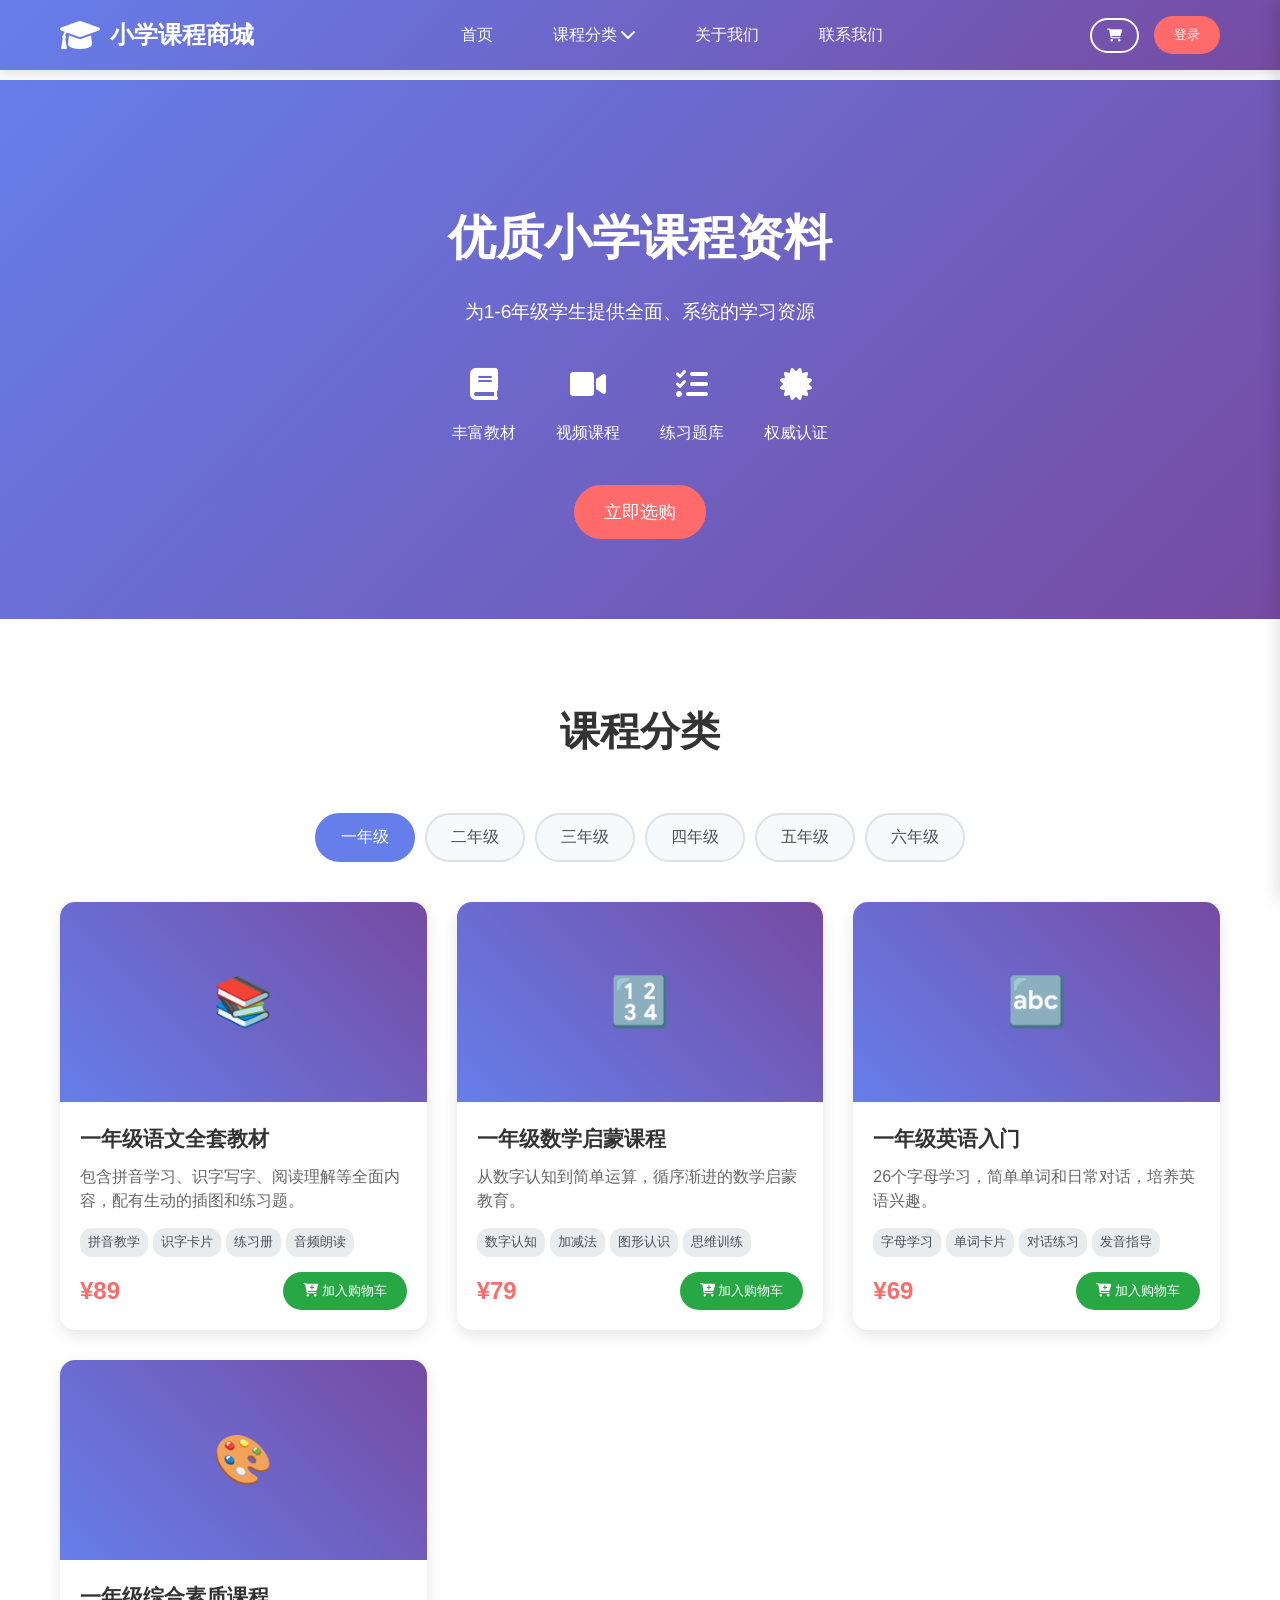
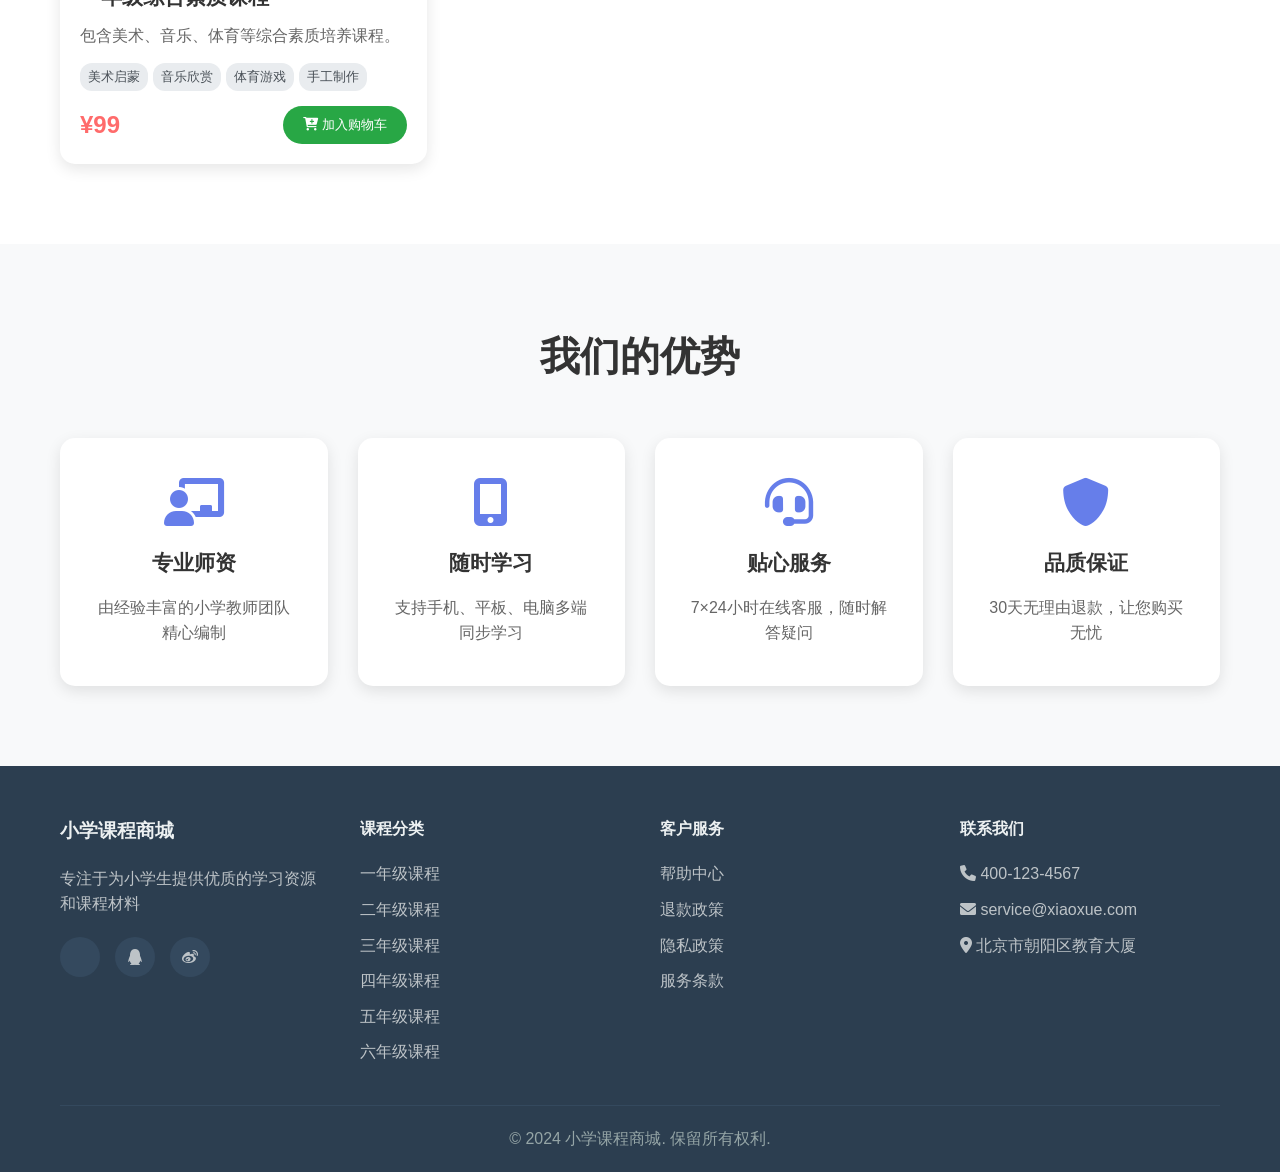
==== index.html @ fae58ff8 "创建小学课程资料商城网站 - 完整的响应式网站设计，支持1-6年级课程展示 - 包含购物车功能、用户登录注册系统 - 现代化UI设计，支持多端访问 - 丰富的课程内容和特色服务展示 - 使用HTML5" ====
<!DOCTYPE html>
<html lang="zh-CN">
<head>
    <meta charset="UTF-8">
    <meta name="viewport" content="width=device-width, initial-scale=1.0">
    <title>小学课程资料商城 - 1-6年级优质教学资源</title>
    <link rel="stylesheet" href="css/style.css">
    <link rel="stylesheet" href="https://cdnjs.cloudflare.com/ajax/libs/font-awesome/6.0.0/css/all.min.css">
</head>
<body>
    <!-- 导航栏 -->
    <nav class="navbar">
        <div class="nav-container">
            <div class="nav-logo">
                <i class="fas fa-graduation-cap"></i>
                <span>小学课程商城</span>
            </div>
            <ul class="nav-menu">
                <li><a href="#home">首页</a></li>
                <li class="dropdown">
                    <a href="#courses">课程分类 <i class="fas fa-chevron-down"></i></a>
                    <div class="dropdown-content">
                        <a href="#grade1">一年级</a>
                        <a href="#grade2">二年级</a>
                        <a href="#grade3">三年级</a>
                        <a href="#grade4">四年级</a>
                        <a href="#grade5">五年级</a>
                        <a href="#grade6">六年级</a>
                    </div>
                </li>
                <li><a href="#about">关于我们</a></li>
                <li><a href="#contact">联系我们</a></li>
            </ul>
            <div class="nav-actions">
                <button class="cart-btn" onclick="toggleCart()">
                    <i class="fas fa-shopping-cart"></i>
                    <span class="cart-count">0</span>
                </button>
                <button class="login-btn" onclick="showLogin()">登录</button>
            </div>
            <div class="hamburger">
                <span></span>
                <span></span>
                <span></span>
            </div>
        </div>
    </nav>

    <!-- 主页横幅 -->
    <section id="home" class="hero">
        <div class="hero-content">
            <h1>优质小学课程资料</h1>
            <p>为1-6年级学生提供全面、系统的学习资源</p>
            <div class="hero-features">
                <div class="feature">
                    <i class="fas fa-book"></i>
                    <span>丰富教材</span>
                </div>
                <div class="feature">
                    <i class="fas fa-video"></i>
                    <span>视频课程</span>
                </div>
                <div class="feature">
                    <i class="fas fa-tasks"></i>
                    <span>练习题库</span>
                </div>
                <div class="feature">
                    <i class="fas fa-certificate"></i>
                    <span>权威认证</span>
                </div>
            </div>
            <button class="cta-btn" onclick="scrollToSection('courses')">立即选购</button>
        </div>
    </section>

    <!-- 课程分类 -->
    <section id="courses" class="courses-section">
        <div class="container">
            <h2>课程分类</h2>
            <div class="grade-tabs">
                <button class="tab-btn active" onclick="showGrade(1)">一年级</button>
                <button class="tab-btn" onclick="showGrade(2)">二年级</button>
                <button class="tab-btn" onclick="showGrade(3)">三年级</button>
                <button class="tab-btn" onclick="showGrade(4)">四年级</button>
                <button class="tab-btn" onclick="showGrade(5)">五年级</button>
                <button class="tab-btn" onclick="showGrade(6)">六年级</button>
            </div>
            
            <div id="courses-grid" class="courses-grid">
                <!-- 课程卡片将通过JavaScript动态生成 -->
            </div>
        </div>
    </section>

    <!-- 特色服务 -->
    <section class="features-section">
        <div class="container">
            <h2>我们的优势</h2>
            <div class="features-grid">
                <div class="feature-card">
                    <i class="fas fa-chalkboard-teacher"></i>
                    <h3>专业师资</h3>
                    <p>由经验丰富的小学教师团队精心编制</p>
                </div>
                <div class="feature-card">
                    <i class="fas fa-mobile-alt"></i>
                    <h3>随时学习</h3>
                    <p>支持手机、平板、电脑多端同步学习</p>
                </div>
                <div class="feature-card">
                    <i class="fas fa-headset"></i>
                    <h3>贴心服务</h3>
                    <p>7×24小时在线客服，随时解答疑问</p>
                </div>
                <div class="feature-card">
                    <i class="fas fa-shield-alt"></i>
                    <h3>品质保证</h3>
                    <p>30天无理由退款，让您购买无忧</p>
                </div>
            </div>
        </div>
    </section>

    <!-- 购物车侧边栏 -->
    <div id="cart-sidebar" class="cart-sidebar">
        <div class="cart-header">
            <h3>购物车</h3>
            <button class="close-cart" onclick="toggleCart()">
                <i class="fas fa-times"></i>
            </button>
        </div>
        <div class="cart-items" id="cart-items">
            <!-- 购物车商品将通过JavaScript动态生成 -->
        </div>
        <div class="cart-footer">
            <div class="cart-total">
                总计: ¥<span id="cart-total">0</span>
            </div>
            <button class="checkout-btn" onclick="checkout()">结算</button>
        </div>
    </div>

    <!-- 登录模态框 -->
    <div id="login-modal" class="modal">
        <div class="modal-content">
            <span class="close" onclick="hideLogin()">&times;</span>
            <h2>用户登录</h2>
            <form id="login-form">
                <div class="form-group">
                    <label for="username">用户名/手机号:</label>
                    <input type="text" id="username" name="username" required>
                </div>
                <div class="form-group">
                    <label for="password">密码:</label>
                    <input type="password" id="password" name="password" required>
                </div>
                <button type="submit">登录</button>
                <p class="register-link">还没有账号？<a href="#" onclick="showRegister()">立即注册</a></p>
            </form>
        </div>
    </div>

    <!-- 注册模态框 -->
    <div id="register-modal" class="modal">
        <div class="modal-content">
            <span class="close" onclick="hideRegister()">&times;</span>
            <h2>用户注册</h2>
            <form id="register-form">
                <div class="form-group">
                    <label for="reg-username">用户名:</label>
                    <input type="text" id="reg-username" name="username" required>
                </div>
                <div class="form-group">
                    <label for="reg-phone">手机号:</label>
                    <input type="tel" id="reg-phone" name="phone" required>
                </div>
                <div class="form-group">
                    <label for="reg-password">密码:</label>
                    <input type="password" id="reg-password" name="password" required>
                </div>
                <div class="form-group">
                    <label for="reg-confirm">确认密码:</label>
                    <input type="password" id="reg-confirm" name="confirm" required>
                </div>
                <button type="submit">注册</button>
                <p class="login-link">已有账号？<a href="#" onclick="showLogin()">立即登录</a></p>
            </form>
        </div>
    </div>

    <!-- 页脚 -->
    <footer class="footer">
        <div class="container">
            <div class="footer-content">
                <div class="footer-section">
                    <h3>小学课程商城</h3>
                    <p>专注于为小学生提供优质的学习资源和课程材料</p>
                    <div class="social-links">
                        <a href="#"><i class="fab fa-wechat"></i></a>
                        <a href="#"><i class="fab fa-qq"></i></a>
                        <a href="#"><i class="fab fa-weibo"></i></a>
                    </div>
                </div>
                <div class="footer-section">
                    <h4>课程分类</h4>
                    <ul>
                        <li><a href="#grade1">一年级课程</a></li>
                        <li><a href="#grade2">二年级课程</a></li>
                        <li><a href="#grade3">三年级课程</a></li>
                        <li><a href="#grade4">四年级课程</a></li>
                        <li><a href="#grade5">五年级课程</a></li>
                        <li><a href="#grade6">六年级课程</a></li>
                    </ul>
                </div>
                <div class="footer-section">
                    <h4>客户服务</h4>
                    <ul>
                        <li><a href="#help">帮助中心</a></li>
                        <li><a href="#refund">退款政策</a></li>
                        <li><a href="#privacy">隐私政策</a></li>
                        <li><a href="#terms">服务条款</a></li>
                    </ul>
                </div>
                <div class="footer-section">
                    <h4>联系我们</h4>
                    <p><i class="fas fa-phone"></i> 400-123-4567</p>
                    <p><i class="fas fa-envelope"></i> service@xiaoxue.com</p>
                    <p><i class="fas fa-map-marker-alt"></i> 北京市朝阳区教育大厦</p>
                </div>
            </div>
            <div class="footer-bottom">
                <p>&copy; 2024 小学课程商城. 保留所有权利.</p>
            </div>
        </div>
    </footer>

    <script src="js/script.js"></script>
</body>
</html>
---- css/style.css ----
/* 基础样式重置 */
* {
    margin: 0;
    padding: 0;
    box-sizing: border-box;
}

body {
    font-family: 'Microsoft YaHei', Arial, sans-serif;
    line-height: 1.6;
    color: #333;
    background-color: #f8f9fa;
}

.container {
    max-width: 1200px;
    margin: 0 auto;
    padding: 0 20px;
}

/* 导航栏样式 */
.navbar {
    background: linear-gradient(135deg, #667eea 0%, #764ba2 100%);
    padding: 1rem 0;
    position: fixed;
    top: 0;
    width: 100%;
    z-index: 1000;
    box-shadow: 0 2px 10px rgba(0,0,0,0.1);
}

.nav-container {
    max-width: 1200px;
    margin: 0 auto;
    padding: 0 20px;
    display: flex;
    justify-content: space-between;
    align-items: center;
}

.nav-logo {
    display: flex;
    align-items: center;
    color: white;
    font-size: 1.5rem;
    font-weight: bold;
}

.nav-logo i {
    margin-right: 10px;
    font-size: 2rem;
}

.nav-menu {
    display: flex;
    list-style: none;
    align-items: center;
}

.nav-menu li {
    margin: 0 15px;
    position: relative;
}

.nav-menu a {
    color: white;
    text-decoration: none;
    padding: 10px 15px;
    border-radius: 5px;
    transition: background-color 0.3s;
}

.nav-menu a:hover {
    background-color: rgba(255,255,255,0.1);
}

/* 下拉菜单 */
.dropdown-content {
    display: none;
    position: absolute;
    top: 100%;
    left: 0;
    background-color: white;
    min-width: 160px;
    box-shadow: 0 8px 16px rgba(0,0,0,0.2);
    border-radius: 5px;
    z-index: 1;
}

.dropdown-content a {
    color: #333;
    padding: 12px 16px;
    text-decoration: none;
    display: block;
}

.dropdown-content a:hover {
    background-color: #f1f1f1;
}

.dropdown:hover .dropdown-content {
    display: block;
}

.nav-actions {
    display: flex;
    align-items: center;
    gap: 15px;
}

.cart-btn {
    background: none;
    border: 2px solid white;
    color: white;
    padding: 8px 15px;
    border-radius: 25px;
    cursor: pointer;
    position: relative;
    transition: all 0.3s;
}

.cart-btn:hover {
    background-color: white;
    color: #667eea;
}

.cart-count {
    position: absolute;
    top: -8px;
    right: -8px;
    background-color: #ff4757;
    color: white;
    border-radius: 50%;
    width: 20px;
    height: 20px;
    font-size: 12px;
    display: flex;
    align-items: center;
    justify-content: center;
}

.login-btn {
    background-color: #ff6b6b;
    color: white;
    border: none;
    padding: 10px 20px;
    border-radius: 25px;
    cursor: pointer;
    transition: background-color 0.3s;
}

.login-btn:hover {
    background-color: #ff5252;
}

.hamburger {
    display: none;
    flex-direction: column;
    cursor: pointer;
}

.hamburger span {
    width: 25px;
    height: 3px;
    background-color: white;
    margin: 3px 0;
    transition: 0.3s;
}

/* 主页横幅 */
.hero {
    background: linear-gradient(135deg, #667eea 0%, #764ba2 100%);
    color: white;
    padding: 120px 0 80px;
    text-align: center;
    margin-top: 80px;
}

.hero-content h1 {
    font-size: 3rem;
    margin-bottom: 20px;
    animation: fadeInUp 1s ease-out;
}

.hero-content p {
    font-size: 1.2rem;
    margin-bottom: 40px;
    animation: fadeInUp 1s ease-out 0.2s both;
}

.hero-features {
    display: flex;
    justify-content: center;
    gap: 40px;
    margin-bottom: 40px;
    animation: fadeInUp 1s ease-out 0.4s both;
}

.feature {
    display: flex;
    flex-direction: column;
    align-items: center;
    gap: 10px;
}

.feature i {
    font-size: 2rem;
    margin-bottom: 10px;
}

.cta-btn {
    background-color: #ff6b6b;
    color: white;
    border: none;
    padding: 15px 30px;
    font-size: 1.1rem;
    border-radius: 30px;
    cursor: pointer;
    transition: all 0.3s;
    animation: fadeInUp 1s ease-out 0.6s both;
}

.cta-btn:hover {
    background-color: #ff5252;
    transform: translateY(-2px);
    box-shadow: 0 5px 15px rgba(255,107,107,0.4);
}

/* 课程分类 */
.courses-section {
    padding: 80px 0;
    background-color: white;
}

.courses-section h2 {
    text-align: center;
    font-size: 2.5rem;
    margin-bottom: 50px;
    color: #333;
}

.grade-tabs {
    display: flex;
    justify-content: center;
    margin-bottom: 40px;
    flex-wrap: wrap;
    gap: 10px;
}

.tab-btn {
    background-color: #f8f9fa;
    border: 2px solid #dee2e6;
    color: #495057;
    padding: 12px 24px;
    border-radius: 25px;
    cursor: pointer;
    transition: all 0.3s;
    font-size: 1rem;
}

.tab-btn.active,
.tab-btn:hover {
    background-color: #667eea;
    border-color: #667eea;
    color: white;
}

.courses-grid {
    display: grid;
    grid-template-columns: repeat(auto-fit, minmax(300px, 1fr));
    gap: 30px;
    margin-top: 40px;
}

.course-card {
    background: white;
    border-radius: 15px;
    overflow: hidden;
    box-shadow: 0 5px 15px rgba(0,0,0,0.1);
    transition: transform 0.3s, box-shadow 0.3s;
}

.course-card:hover {
    transform: translateY(-5px);
    box-shadow: 0 10px 25px rgba(0,0,0,0.15);
}

.course-image {
    height: 200px;
    background: linear-gradient(45deg, #667eea, #764ba2);
    display: flex;
    align-items: center;
    justify-content: center;
    color: white;
    font-size: 3rem;
}

.course-content {
    padding: 20px;
}

.course-title {
    font-size: 1.3rem;
    font-weight: bold;
    margin-bottom: 10px;
    color: #333;
}

.course-description {
    color: #666;
    margin-bottom: 15px;
    line-height: 1.5;
}

.course-features {
    display: flex;
    flex-wrap: wrap;
    gap: 5px;
    margin-bottom: 15px;
}

.feature-tag {
    background-color: #e9ecef;
    color: #495057;
    padding: 4px 8px;
    border-radius: 12px;
    font-size: 0.8rem;
}

.course-footer {
    display: flex;
    justify-content: space-between;
    align-items: center;
}

.course-price {
    font-size: 1.5rem;
    font-weight: bold;
    color: #ff6b6b;
}

.add-to-cart {
    background-color: #28a745;
    color: white;
    border: none;
    padding: 10px 20px;
    border-radius: 20px;
    cursor: pointer;
    transition: background-color 0.3s;
}

.add-to-cart:hover {
    background-color: #218838;
}

/* 特色服务 */
.features-section {
    padding: 80px 0;
    background-color: #f8f9fa;
}

.features-section h2 {
    text-align: center;
    font-size: 2.5rem;
    margin-bottom: 50px;
    color: #333;
}

.features-grid {
    display: grid;
    grid-template-columns: repeat(auto-fit, minmax(250px, 1fr));
    gap: 30px;
}

.feature-card {
    background: white;
    padding: 40px 30px;
    border-radius: 15px;
    text-align: center;
    box-shadow: 0 5px 15px rgba(0,0,0,0.1);
    transition: transform 0.3s;
}

.feature-card:hover {
    transform: translateY(-5px);
}

.feature-card i {
    font-size: 3rem;
    color: #667eea;
    margin-bottom: 20px;
}

.feature-card h3 {
    font-size: 1.3rem;
    margin-bottom: 15px;
    color: #333;
}

.feature-card p {
    color: #666;
    line-height: 1.6;
}

/* 购物车侧边栏 */
.cart-sidebar {
    position: fixed;
    top: 0;
    right: -400px;
    width: 400px;
    height: 100vh;
    background: white;
    box-shadow: -5px 0 15px rgba(0,0,0,0.1);
    transition: right 0.3s;
    z-index: 1001;
    display: flex;
    flex-direction: column;
}

.cart-sidebar.open {
    right: 0;
}

.cart-header {
    padding: 20px;
    border-bottom: 1px solid #dee2e6;
    display: flex;
    justify-content: space-between;
    align-items: center;
}

.cart-header h3 {
    margin: 0;
    color: #333;
}

.close-cart {
    background: none;
    border: none;
    font-size: 1.5rem;
    cursor: pointer;
    color: #666;
}

.cart-items {
    flex: 1;
    overflow-y: auto;
    padding: 20px;
}

.cart-item {
    display: flex;
    justify-content: space-between;
    align-items: center;
    padding: 15px 0;
    border-bottom: 1px solid #eee;
}

.cart-item-info h4 {
    margin: 0 0 5px 0;
    color: #333;
}

.cart-item-info p {
    margin: 0;
    color: #666;
    font-size: 0.9rem;
}

.cart-item-price {
    font-weight: bold;
    color: #ff6b6b;
}

.remove-item {
    background: none;
    border: none;
    color: #dc3545;
    cursor: pointer;
    margin-left: 10px;
}

.cart-footer {
    padding: 20px;
    border-top: 1px solid #dee2e6;
}

.cart-total {
    font-size: 1.2rem;
    font-weight: bold;
    margin-bottom: 15px;
    text-align: center;
}

.checkout-btn {
    width: 100%;
    background-color: #28a745;
    color: white;
    border: none;
    padding: 15px;
    border-radius: 5px;
    font-size: 1.1rem;
    cursor: pointer;
    transition: background-color 0.3s;
}

.checkout-btn:hover {
    background-color: #218838;
}

/* 模态框 */
.modal {
    display: none;
    position: fixed;
    z-index: 1002;
    left: 0;
    top: 0;
    width: 100%;
    height: 100%;
    background-color: rgba(0,0,0,0.5);
}

.modal-content {
    background-color: white;
    margin: 10% auto;
    padding: 30px;
    border-radius: 10px;
    width: 90%;
    max-width: 400px;
    position: relative;
}

.close {
    position: absolute;
    right: 15px;
    top: 15px;
    font-size: 28px;
    font-weight: bold;
    cursor: pointer;
    color: #aaa;
}

.close:hover {
    color: #000;
}

.modal h2 {
    margin-bottom: 20px;
    text-align: center;
    color: #333;
}

.form-group {
    margin-bottom: 20px;
}

.form-group label {
    display: block;
    margin-bottom: 5px;
    color: #333;
    font-weight: bold;
}

.form-group input {
    width: 100%;
    padding: 10px;
    border: 1px solid #ddd;
    border-radius: 5px;
    font-size: 1rem;
}

.form-group input:focus {
    outline: none;
    border-color: #667eea;
}

.modal button[type="submit"] {
    width: 100%;
    background-color: #667eea;
    color: white;
    border: none;
    padding: 12px;
    border-radius: 5px;
    font-size: 1.1rem;
    cursor: pointer;
    transition: background-color 0.3s;
}

.modal button[type="submit"]:hover {
    background-color: #5a6fd8;
}

.register-link,
.login-link {
    text-align: center;
    margin-top: 15px;
}

.register-link a,
.login-link a {
    color: #667eea;
    text-decoration: none;
}

.register-link a:hover,
.login-link a:hover {
    text-decoration: underline;
}

/* 页脚 */
.footer {
    background-color: #2c3e50;
    color: white;
    padding: 50px 0 20px;
}

.footer-content {
    display: grid;
    grid-template-columns: repeat(auto-fit, minmax(250px, 1fr));
    gap: 40px;
    margin-bottom: 30px;
}

.footer-section h3,
.footer-section h4 {
    margin-bottom: 20px;
    color: #ecf0f1;
}

.footer-section p,
.footer-section li {
    margin-bottom: 10px;
    color: #bdc3c7;
}

.footer-section ul {
    list-style: none;
}

.footer-section a {
    color: #bdc3c7;
    text-decoration: none;
    transition: color 0.3s;
}

.footer-section a:hover {
    color: #3498db;
}

.social-links {
    display: flex;
    gap: 15px;
    margin-top: 20px;
}

.social-links a {
    display: flex;
    align-items: center;
    justify-content: center;
    width: 40px;
    height: 40px;
    background-color: #34495e;
    border-radius: 50%;
    transition: background-color 0.3s;
}

.social-links a:hover {
    background-color: #3498db;
}

.footer-bottom {
    text-align: center;
    padding-top: 20px;
    border-top: 1px solid #34495e;
    color: #95a5a6;
}

/* 动画 */
@keyframes fadeInUp {
    from {
        opacity: 0;
        transform: translateY(30px);
    }
    to {
        opacity: 1;
        transform: translateY(0);
    }
}

/* 响应式设计 */
@media (max-width: 768px) {
    .nav-menu {
        display: none;
    }
    
    .hamburger {
        display: flex;
    }
    
    .hero-content h1 {
        font-size: 2rem;
    }
    
    .hero-features {
        flex-direction: column;
        gap: 20px;
    }
    
    .grade-tabs {
        flex-direction: column;
        align-items: center;
    }
    
    .courses-grid {
        grid-template-columns: 1fr;
    }
    
    .cart-sidebar {
        width: 100%;
        right: -100%;
    }
    
    .modal-content {
        margin: 20% auto;
        width: 95%;
    }
    
    .footer-content {
        grid-template-columns: 1fr;
        text-align: center;
    }
}

@media (max-width: 480px) {
    .container {
        padding: 0 15px;
    }
    
    .nav-container {
        padding: 0 15px;
    }
    
    .hero {
        padding: 100px 0 60px;
    }
    
    .courses-section,
    .features-section {
        padding: 60px 0;
    }
    
    .course-card,
    .feature-card {
        margin: 0 15px;
    }
}
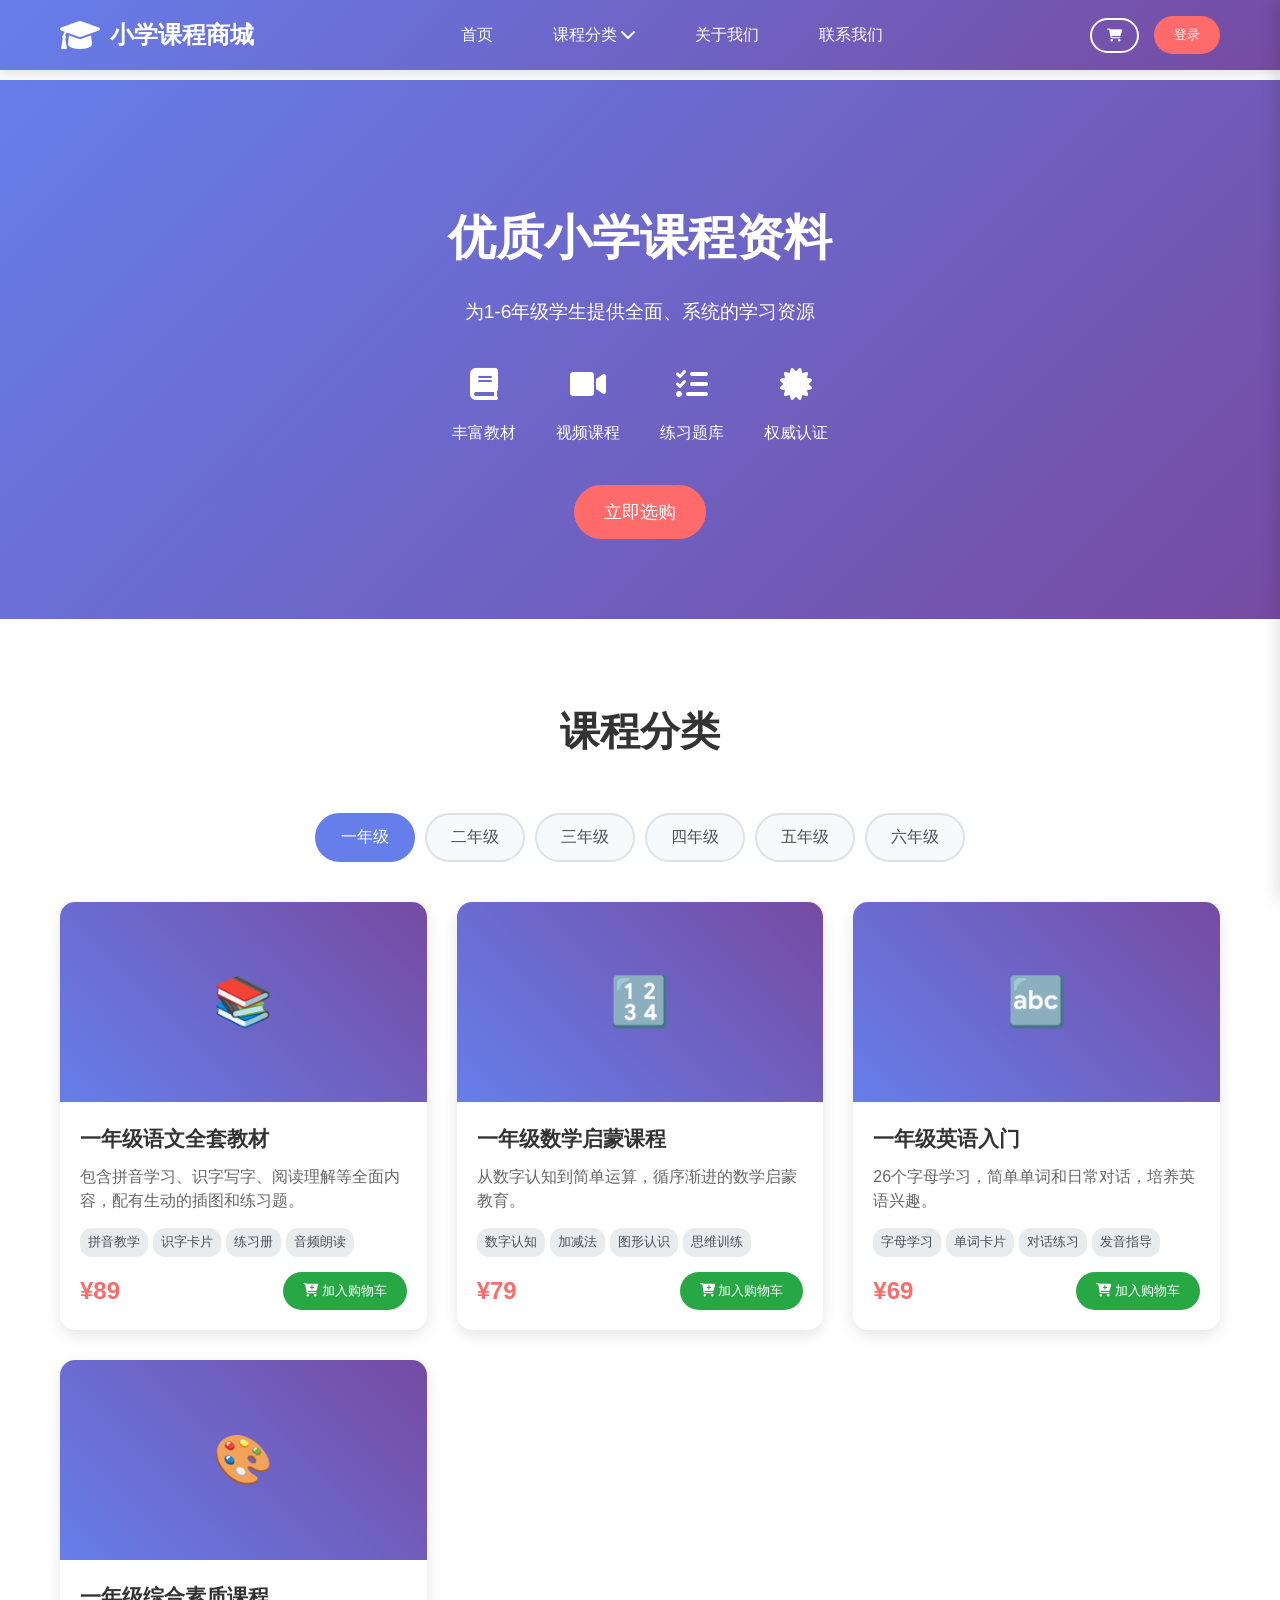
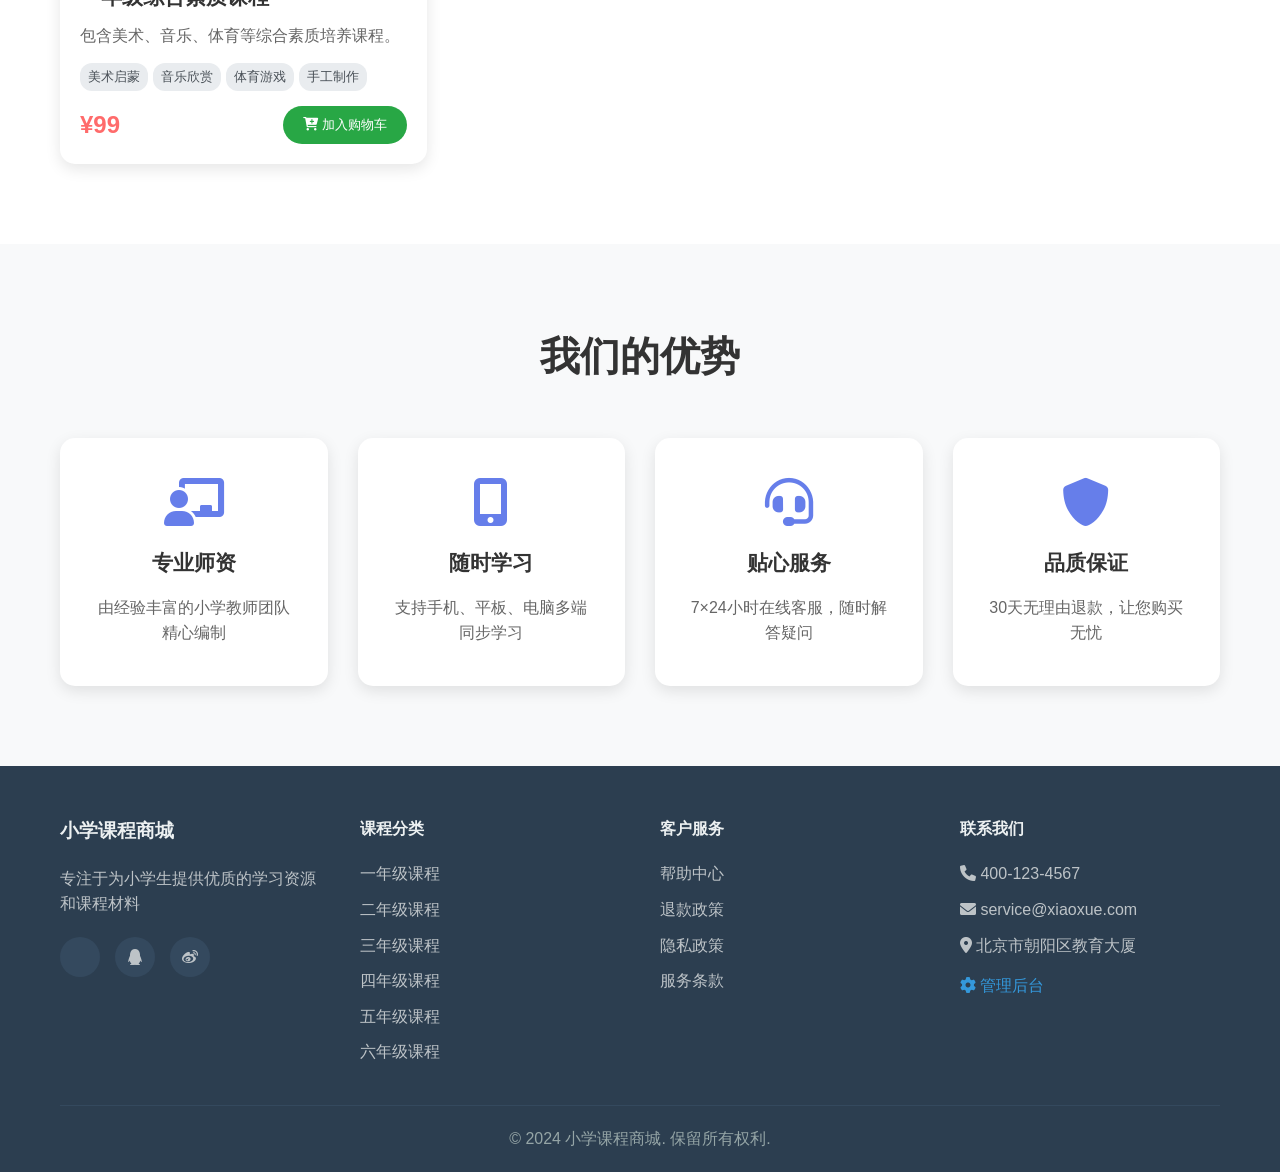
==== commit 5364e60c: "添加完整的管理后台系统 - 创建admin.html管理后台页面 - 添加admin.css后台样式文件 - 实现admin.js后台功能逻辑 - 包含仪表盘、课程管理、订单管理、用户管理等功能 - " ====
--- a/index.html
+++ b/index.html
@@ -188,6 +188,24 @@
         </div>
     </div>
 
+    <!-- 确认购买模态框 -->
+    <div id="checkout-modal" class="modal">
+        <div class="modal-content">
+            <span class="close" onclick="hideCheckout()">&times;</span>
+            <h2>确认购买</h2>
+            <div id="checkout-details">
+                <!-- 购买详情将通过JavaScript动态生成 -->
+            </div>
+            <div class="checkout-total">
+                <strong>总金额: ¥<span id="checkout-total-amount">0</span></strong>
+            </div>
+            <div class="checkout-actions">
+                <button class="cancel-btn" onclick="hideCheckout()">取消</button>
+                <button class="confirm-btn" onclick="confirmPurchase()">确认购买</button>
+            </div>
+        </div>
+    </div>
+
     <!-- 页脚 -->
     <footer class="footer">
         <div class="container">
@@ -226,6 +244,11 @@
                     <p><i class="fas fa-phone"></i> 400-123-4567</p>
                     <p><i class="fas fa-envelope"></i> service@xiaoxue.com</p>
                     <p><i class="fas fa-map-marker-alt"></i> 北京市朝阳区教育大厦</p>
+                    <p style="margin-top: 15px;">
+                        <a href="admin.html" style="color: #3498db; text-decoration: none;">
+                            <i class="fas fa-cog"></i> 管理后台
+                        </a>
+                    </p>
                 </div>
             </div>
             <div class="footer-bottom">
--- a/css/style.css
+++ b/css/style.css
@@ -607,6 +607,82 @@
     text-decoration: underline;
 }
 
+/* 确认购买模态框 */
+#checkout-details {
+    margin-bottom: 20px;
+}
+
+.checkout-item {
+    display: flex;
+    justify-content: space-between;
+    align-items: center;
+    padding: 10px 0;
+    border-bottom: 1px solid #eee;
+}
+
+.checkout-item:last-child {
+    border-bottom: none;
+}
+
+.checkout-item-info h4 {
+    margin: 0 0 5px 0;
+    color: #333;
+}
+
+.checkout-item-info p {
+    margin: 0;
+    color: #666;
+    font-size: 0.9rem;
+}
+
+.checkout-item-price {
+    font-weight: bold;
+    color: #ff6b6b;
+}
+
+.checkout-total {
+    text-align: center;
+    font-size: 1.2rem;
+    margin: 20px 0;
+    padding: 15px;
+    background-color: #f8f9fa;
+    border-radius: 5px;
+}
+
+.checkout-actions {
+    display: flex;
+    gap: 15px;
+    justify-content: center;
+}
+
+.cancel-btn,
+.confirm-btn {
+    padding: 12px 30px;
+    border: none;
+    border-radius: 5px;
+    font-size: 1rem;
+    cursor: pointer;
+    transition: background-color 0.3s;
+}
+
+.cancel-btn {
+    background-color: #6c757d;
+    color: white;
+}
+
+.cancel-btn:hover {
+    background-color: #5a6268;
+}
+
+.confirm-btn {
+    background-color: #28a745;
+    color: white;
+}
+
+.confirm-btn:hover {
+    background-color: #218838;
+}
+
 /* 页脚 */
 .footer {
     background-color: #2c3e50;
